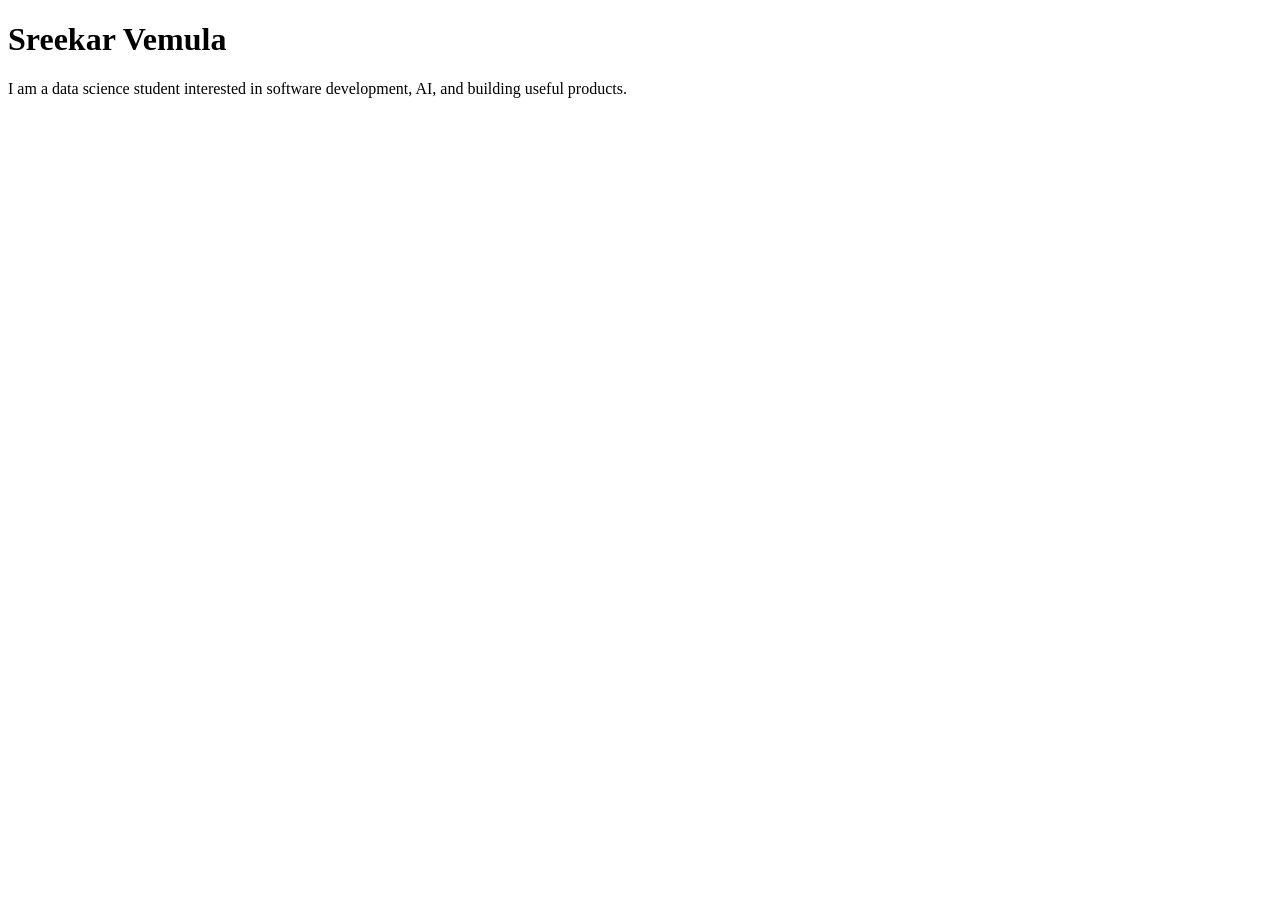
==== index.html @ 40b4da10 "base website" ====
<!DOCTYPE html>
<html lang="en">
<head>
    <meta charset="UTF-8">
    <meta name="viewport" content="width=device-width, initial-scale=1.0">
    <title>Sreekar Vemula: Personal site and portfolio</title>
</head>
<body>
    <h1>Sreekar Vemula</h1>
    <p>I am a data science student interested in software development, AI, and building useful products.</p>
</body>
</html>
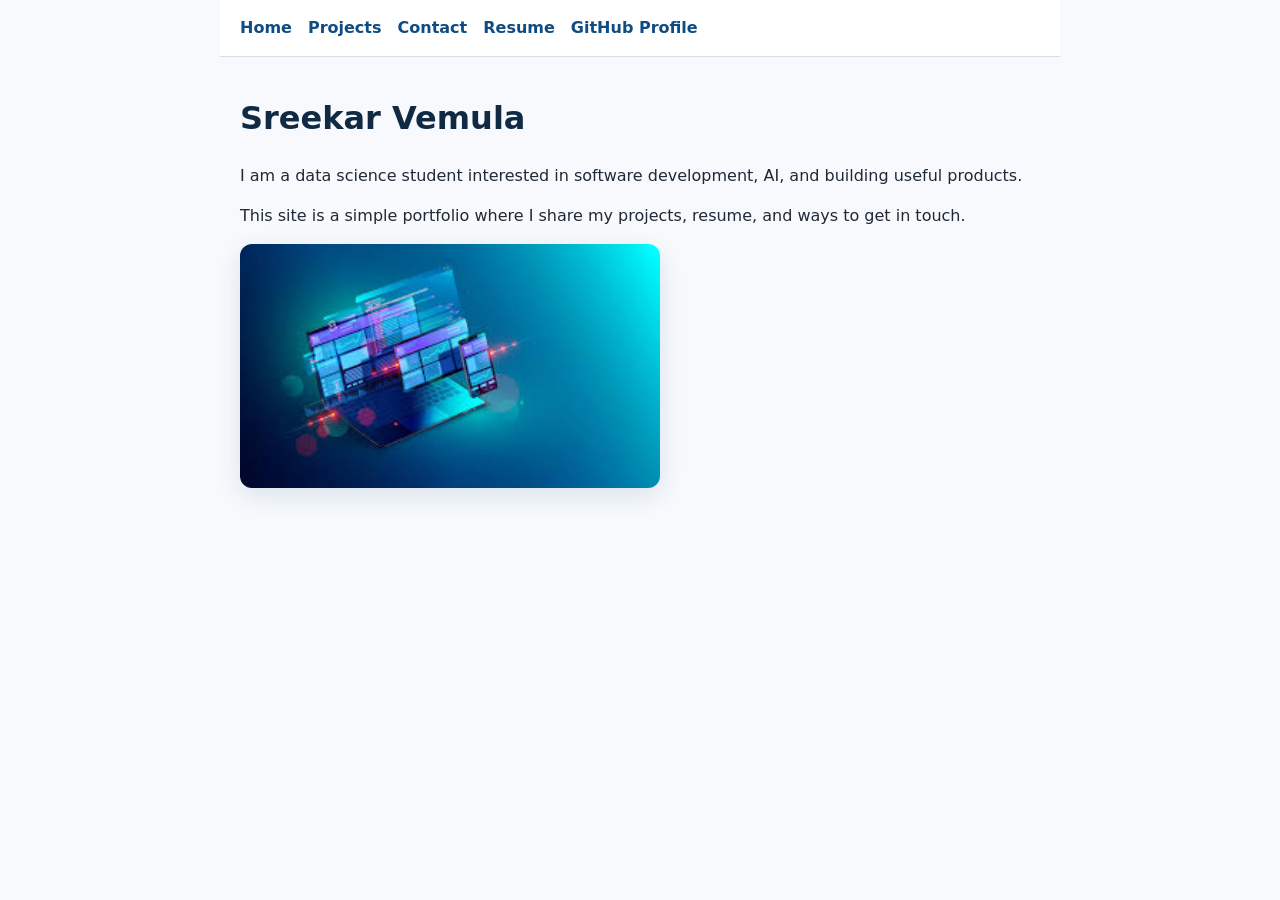
==== commit 6db1d457: "Build portfolio site pages and resume" ====
--- a/index.html
+++ b/index.html
@@ -4,9 +4,33 @@
     <meta charset="UTF-8">
     <meta name="viewport" content="width=device-width, initial-scale=1.0">
     <title>Sreekar Vemula: Personal site and portfolio</title>
+    <link rel="stylesheet" href="style.css">
 </head>
 <body>
-    <h1>Sreekar Vemula</h1>
-    <p>I am a data science student interested in software development, AI, and building useful products.</p>
+    <nav aria-label="Main navigation">
+        <a href="./">Home</a>
+        <a href="projects/">Projects</a>
+        <a href="contact/">Contact</a>
+        <a href="resume/">Resume</a>
+        <a href="https://github.com/Sreevemula" target="_blank" rel="noreferrer">GitHub Profile</a>
+    </nav>
+
+    <main>
+        <h1>Sreekar Vemula</h1>
+        <p>
+            I am a data science student interested in software development, AI,
+            and building useful products.
+        </p>
+        <p>
+            This site is a simple portfolio where I share my projects, resume,
+            and ways to get in touch.
+        </p>
+
+        <img
+            src="images/profile.jpeg"
+            alt="Illustration of a laptop, tablet, and phone with glowing software screens"
+            width="420"
+        >
+    </main>
 </body>
-</html>+</html>
--- a/style.css
+++ b/style.css
@@ -0,0 +1,100 @@
+body {
+    /* Use a comfortable line height and the system UI font. */
+    font: 100%/1.5 system-ui;
+    margin: 0;
+    background: #f7f9fc;
+    color: #1f2937;
+}
+
+main,
+nav {
+    max-width: 800px;
+    margin: 0 auto;
+    padding: 1rem 1.25rem;
+}
+
+nav {
+    display: flex;
+    flex-wrap: wrap;
+    gap: 0.75rem 1rem;
+    border-bottom: 1px solid #d7dfeb;
+    background: #ffffff;
+}
+
+nav a {
+    color: #0f4c81;
+    text-decoration: none;
+    font-weight: 600;
+}
+
+nav a:hover,
+nav a:focus-visible {
+    text-decoration: underline;
+}
+
+h1,
+h2 {
+    color: #102a43;
+}
+
+img {
+    display: block;
+    max-width: 100%;
+    height: auto;
+    border-radius: 12px;
+    margin-top: 1rem;
+    box-shadow: 0 8px 24px rgba(15, 76, 129, 0.12);
+}
+
+ul {
+    padding-left: 1.25rem;
+}
+
+form {
+    display: grid;
+    gap: 0.9rem;
+    max-width: 640px;
+}
+
+label {
+    display: grid;
+    gap: 0.35rem;
+    font-weight: 600;
+}
+
+input,
+textarea,
+button {
+    font: inherit;
+    padding: 0.65rem 0.75rem;
+    border: 1px solid #b8c4d6;
+    border-radius: 8px;
+    background: #ffffff;
+}
+
+textarea {
+    min-height: 140px;
+    resize: vertical;
+}
+
+button {
+    width: fit-content;
+    background: #0f4c81;
+    color: #ffffff;
+    border: none;
+    cursor: pointer;
+}
+
+button:hover,
+button:focus-visible {
+    background: #0b3b63;
+}
+
+section,
+article {
+    background: #ffffff;
+    border: 1px solid #d7dfeb;
+    border-radius: 12px;
+    padding: 1rem;
+    margin: 1rem 0;
+}
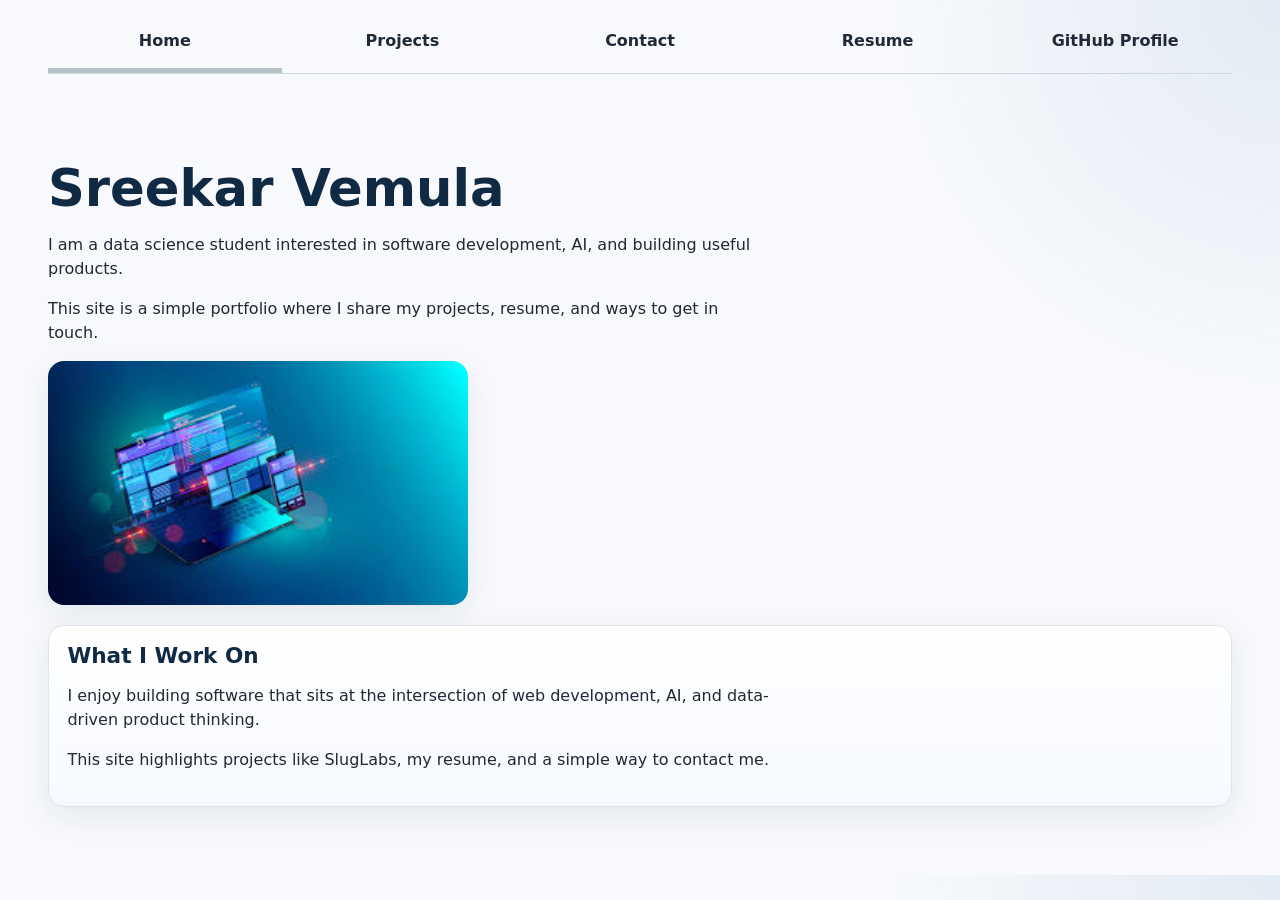
==== commit b9616880: "Polish site layout and styling" ====
--- a/index.html
+++ b/index.html
@@ -8,14 +8,14 @@
 </head>
 <body>
     <nav aria-label="Main navigation">
-        <a href="./">Home</a>
+        <a class="current" href="./">Home</a>
         <a href="projects/">Projects</a>
         <a href="contact/">Contact</a>
         <a href="resume/">Resume</a>
         <a href="https://github.com/Sreevemula" target="_blank" rel="noreferrer">GitHub Profile</a>
     </nav>
 
-    <main>
+    <main class="home-page">
         <h1>Sreekar Vemula</h1>
         <p>
             I am a data science student interested in software development, AI,
@@ -31,6 +31,18 @@
             alt="Illustration of a laptop, tablet, and phone with glowing software screens"
             width="420"
         >
+
+        <section class="intro-card">
+            <h2>What I Work On</h2>
+            <p>
+                I enjoy building software that sits at the intersection of web
+                development, AI, and data-driven product thinking.
+            </p>
+            <p>
+                This site highlights projects like SlugLabs, my resume, and a
+                simple way to contact me.
+            </p>
+        </section>
     </main>
 </body>
 </html>
--- a/style.css
+++ b/style.css
@@ -1,100 +1,264 @@
+:root {
+    --color-accent: oklch(62% 0.16 242);
+    --color-accent-soft: oklch(96% 0.03 242);
+    --color-text: #1f2937;
+    --color-heading: #102a43;
+    --color-line: #cfd8df;
+    --color-surface: #ffffff;
+    --shadow-soft: 0 10px 30px rgba(16, 42, 67, 0.08);
+}
+
+html {
+    accent-color: var(--color-accent);
+}
+
 body {
-    /* Use a comfortable line height and the system UI font. */
     font: 100%/1.5 system-ui;
-    margin: 0;
-    background: #f7f9fc;
-    color: #1f2937;
-}
-
-main,
-nav {
-    max-width: 800px;
+    max-width: 74rem;
     margin: 0 auto;
-    padding: 1rem 1.25rem;
+    padding: 1rem 1.25rem 3rem;
+    background:
+        radial-gradient(circle at top right, rgba(81, 129, 184, 0.12), transparent 24rem),
+        #f7f9fc;
+    color: var(--color-text);
+}
+
+main {
+    padding: 1.25rem 0 0;
 }
 
 nav {
     display: flex;
-    flex-wrap: wrap;
-    gap: 0.75rem 1rem;
-    border-bottom: 1px solid #d7dfeb;
-    background: #ffffff;
+    gap: 0.25rem;
+    margin-bottom: 2rem;
+    border-bottom: 1px solid var(--color-line);
 }
 
 nav a {
-    color: #0f4c81;
+    flex: 1;
+    color: inherit;
     text-decoration: none;
-    font-weight: 600;
+    text-align: center;
+    font-weight: 600;
+    padding: 0.8rem 0.65rem 0.95rem;
+    border-bottom: 0.35rem solid transparent;
+    transition: border-color 160ms ease, background-color 160ms ease, color 160ms ease;
 }
 
 nav a:hover,
 nav a:focus-visible {
-    text-decoration: underline;
+    border-bottom-color: var(--color-accent);
+    background: var(--color-accent-soft);
+}
+
+nav a.current {
+    border-bottom-color: #b7c2c8;
+    padding-bottom: 0.6rem;
 }
 
 h1,
+h2,
+h3,
+h4,
+h5,
+h6 {
+    color: var(--color-heading);
+    line-height: 1.1;
+    text-wrap: balance;
+}
+
+h1 {
+    font-size: clamp(2.4rem, 4vw, 4rem);
+    margin-bottom: 0.5rem;
+}
+
 h2 {
-    color: #102a43;
+    font-size: 1.35rem;
+    margin: 0;
+}
+
+h3 {
+    margin-bottom: 0.35rem;
+}
+
+p,
+li {
+    max-width: 70ch;
 }
 
 img {
     display: block;
-    max-width: 100%;
+    max-width: min(100%, 28rem);
     height: auto;
-    border-radius: 12px;
+    border-radius: 1rem;
     margin-top: 1rem;
-    box-shadow: 0 8px 24px rgba(15, 76, 129, 0.12);
+    box-shadow: var(--shadow-soft);
 }
 
 ul {
     padding-left: 1.25rem;
 }
 
-form {
+section,
+article {
+    background: var(--color-surface);
+    border: 1px solid #dde5ec;
+    border-radius: 1rem;
+    box-shadow: var(--shadow-soft);
+}
+
+section {
+    margin: 1.25rem 0;
+    padding: 1.15rem;
+}
+
+article {
+    margin-top: 1rem;
+    padding: 1rem;
+}
+
+.intro-card {
+    background: linear-gradient(180deg, #ffffff, #f6f9ff);
+}
+
+.projects-grid {
     display: grid;
-    gap: 0.9rem;
-    max-width: 640px;
-}
-
-label {
+    grid-template-columns: repeat(auto-fit, minmax(16rem, 1fr));
+    gap: 1.15rem;
+    align-items: start;
+}
+
+.projects-grid > article {
     display: grid;
-    gap: 0.35rem;
-    font-weight: 600;
+    grid-template-rows: subgrid;
+    grid-row: span 4;
+    margin-top: 0;
+}
+
+.project-card p,
+.project-card ul {
+    margin-top: 0.75rem;
+}
+
+.project-meta {
+    color: #52606d;
+    font-weight: 600;
+}
+
+.contact-form {
+    display: grid;
+    grid-template-columns: auto 1fr;
+    gap: 1rem 1.1rem;
+    max-width: 48rem;
+    align-items: start;
+    background: var(--color-surface);
+    border: 1px solid #dde5ec;
+    border-radius: 1rem;
+    box-shadow: var(--shadow-soft);
+    padding: 1.2rem;
+}
+
+.form-row {
+    display: contents;
+}
+
+.contact-form label {
+    font-weight: 700;
+    padding-top: 0.8rem;
 }
 
 input,
 textarea,
 button {
     font: inherit;
-    padding: 0.65rem 0.75rem;
+    box-sizing: border-box;
+    width: 100%;
+    padding: 0.75rem 0.85rem;
     border: 1px solid #b8c4d6;
-    border-radius: 8px;
+    border-radius: 0.7rem;
     background: #ffffff;
 }
 
 textarea {
-    min-height: 140px;
+    min-height: 9rem;
     resize: vertical;
 }
 
 button {
-    width: fit-content;
-    background: #0f4c81;
+    grid-column: 2;
+    width: 100%;
+    background: var(--color-accent);
     color: #ffffff;
     border: none;
+    font-weight: 700;
     cursor: pointer;
 }
 
 button:hover,
 button:focus-visible {
-    background: #0b3b63;
-}
-
-section,
-article {
-    background: #ffffff;
-    border: 1px solid #d7dfeb;
-    border-radius: 12px;
-    padding: 1rem;
-    margin: 1rem 0;
-}
+    filter: brightness(0.94);
+}
+
+.resume-links {
+    font-weight: 600;
+    margin-bottom: 1.25rem;
+}
+
+.resume-links a {
+    color: var(--color-accent);
+}
+
+.resume-section > header {
+    margin-bottom: 0.5rem;
+}
+
+.resume-section h2 {
+    text-transform: uppercase;
+    letter-spacing: 0.06em;
+    font-size: 1rem;
+}
+
+.resume-page article > p:first-of-type {
+    color: #52606d;
+    font-weight: 600;
+}
+
+@media (max-width: 700px) {
+    body {
+        padding-inline: 0.9rem;
+    }
+
+    nav {
+        flex-wrap: wrap;
+    }
+
+    nav a {
+        min-width: 8rem;
+        flex: 1 1 8rem;
+    }
+
+    .contact-form {
+        grid-template-columns: 1fr;
+    }
+
+    .form-row {
+        display: block;
+    }
+
+    .contact-form label {
+        display: block;
+        padding-top: 0;
+        margin-bottom: 0.35rem;
+    }
+
+    .contact-form input,
+    .contact-form textarea,
+    .contact-form button {
+        width: 100%;
+        margin-bottom: 0.8rem;
+    }
+
+    button {
+        grid-column: auto;
+    }
+}
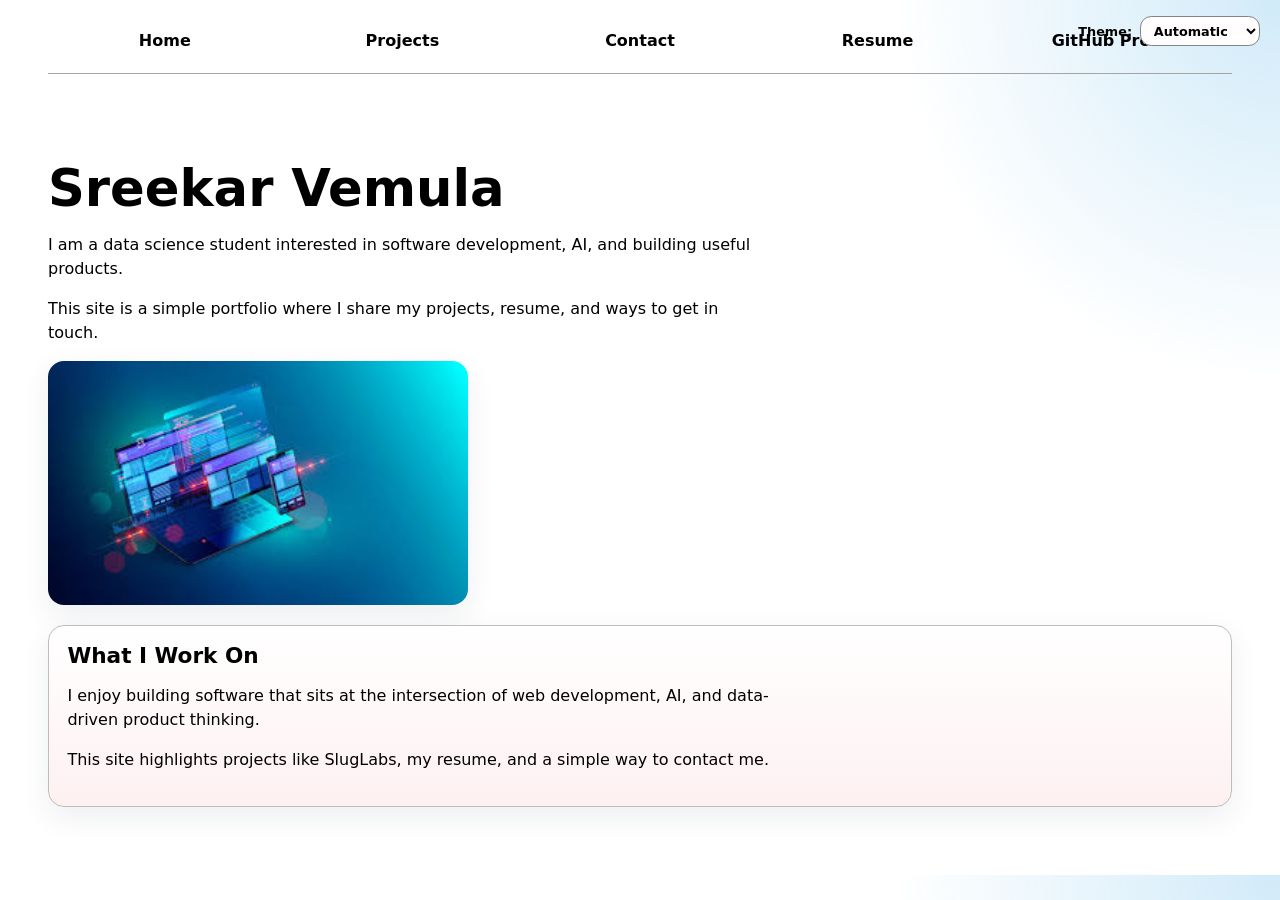
==== commit 3049b062: "Add shared site JavaScript and theme switcher" ====
--- a/index.html
+++ b/index.html
@@ -5,16 +5,9 @@
     <meta name="viewport" content="width=device-width, initial-scale=1.0">
     <title>Sreekar Vemula: Personal site and portfolio</title>
     <link rel="stylesheet" href="style.css">
+    <script type="module" src="global.js"></script>
 </head>
 <body>
-    <nav aria-label="Main navigation">
-        <a class="current" href="./">Home</a>
-        <a href="projects/">Projects</a>
-        <a href="contact/">Contact</a>
-        <a href="resume/">Resume</a>
-        <a href="https://github.com/Sreevemula" target="_blank" rel="noreferrer">GitHub Profile</a>
-    </nav>
-
     <main class="home-page">
         <h1>Sreekar Vemula</h1>
         <p>
--- a/style.css
+++ b/style.css
@@ -1,11 +1,12 @@
 :root {
     --color-accent: oklch(62% 0.16 242);
-    --color-accent-soft: oklch(96% 0.03 242);
-    --color-text: #1f2937;
-    --color-heading: #102a43;
-    --color-line: #cfd8df;
-    --color-surface: #ffffff;
+    --color-accent-soft: color-mix(in oklch, var(--color-accent), canvas 88%);
+    --color-text: canvastext;
+    --color-heading: color-mix(in oklch, canvastext 92%, var(--color-accent) 8%);
+    --color-line: color-mix(in oklch, canvastext 28%, canvas 72%);
+    --color-surface: color-mix(in oklch, canvas 94%, var(--color-accent) 6%);
     --shadow-soft: 0 10px 30px rgba(16, 42, 67, 0.08);
+    color-scheme: light dark;
 }
 
 html {
@@ -18,8 +19,8 @@
     margin: 0 auto;
     padding: 1rem 1.25rem 3rem;
     background:
-        radial-gradient(circle at top right, rgba(81, 129, 184, 0.12), transparent 24rem),
-        #f7f9fc;
+        radial-gradient(circle at top right, color-mix(in oklch, var(--color-accent) 18%, transparent), transparent 24rem),
+        canvas;
     color: var(--color-text);
 }
 
@@ -32,6 +33,7 @@
     gap: 0.25rem;
     margin-bottom: 2rem;
     border-bottom: 1px solid var(--color-line);
+    --border-color: color-mix(in oklch, var(--color-accent) 18%, canvastext 22%);
 }
 
 nav a {
@@ -52,7 +54,7 @@
 }
 
 nav a.current {
-    border-bottom-color: #b7c2c8;
+    border-bottom-color: var(--border-color);
     padding-bottom: 0.6rem;
 }
 
@@ -102,7 +104,7 @@
 section,
 article {
     background: var(--color-surface);
-    border: 1px solid #dde5ec;
+    border: 1px solid color-mix(in oklch, var(--color-line) 72%, canvas 28%);
     border-radius: 1rem;
     box-shadow: var(--shadow-soft);
 }
@@ -118,7 +120,7 @@
 }
 
 .intro-card {
-    background: linear-gradient(180deg, #ffffff, #f6f9ff);
+    background: linear-gradient(180deg, color-mix(in oklch, canvas 92%, white 8%), color-mix(in oklch, var(--color-accent-soft) 72%, canvas 28%));
 }
 
 .projects-grid {
@@ -152,7 +154,7 @@
     max-width: 48rem;
     align-items: start;
     background: var(--color-surface);
-    border: 1px solid #dde5ec;
+    border: 1px solid color-mix(in oklch, var(--color-line) 72%, canvas 28%);
     border-radius: 1rem;
     box-shadow: var(--shadow-soft);
     padding: 1.2rem;
@@ -169,14 +171,16 @@
 
 input,
 textarea,
-button {
+button,
+select {
     font: inherit;
     box-sizing: border-box;
     width: 100%;
     padding: 0.75rem 0.85rem;
-    border: 1px solid #b8c4d6;
+    border: 1px solid color-mix(in oklch, var(--color-line) 85%, canvastext 15%);
     border-radius: 0.7rem;
-    background: #ffffff;
+    background: color-mix(in oklch, canvas 92%, var(--color-accent-soft) 8%);
+    color: inherit;
 }
 
 textarea {
@@ -219,8 +223,25 @@
 }
 
 .resume-page article > p:first-of-type {
-    color: #52606d;
-    font-weight: 600;
+    color: color-mix(in oklch, var(--color-text) 72%, canvas 28%);
+    font-weight: 600;
+}
+
+.color-scheme {
+    position: absolute;
+    top: 1rem;
+    right: 1.25rem;
+    display: flex;
+    align-items: center;
+    gap: 0.5rem;
+    font-size: 0.8rem;
+    font-weight: 600;
+}
+
+.color-scheme select {
+    width: auto;
+    min-width: 7.5rem;
+    padding: 0.35rem 0.55rem;
 }
 
 @media (max-width: 700px) {
@@ -261,4 +282,10 @@
     button {
         grid-column: auto;
     }
-}
+
+    .color-scheme {
+        position: static;
+        justify-content: flex-end;
+        margin-bottom: 0.8rem;
+    }
+}
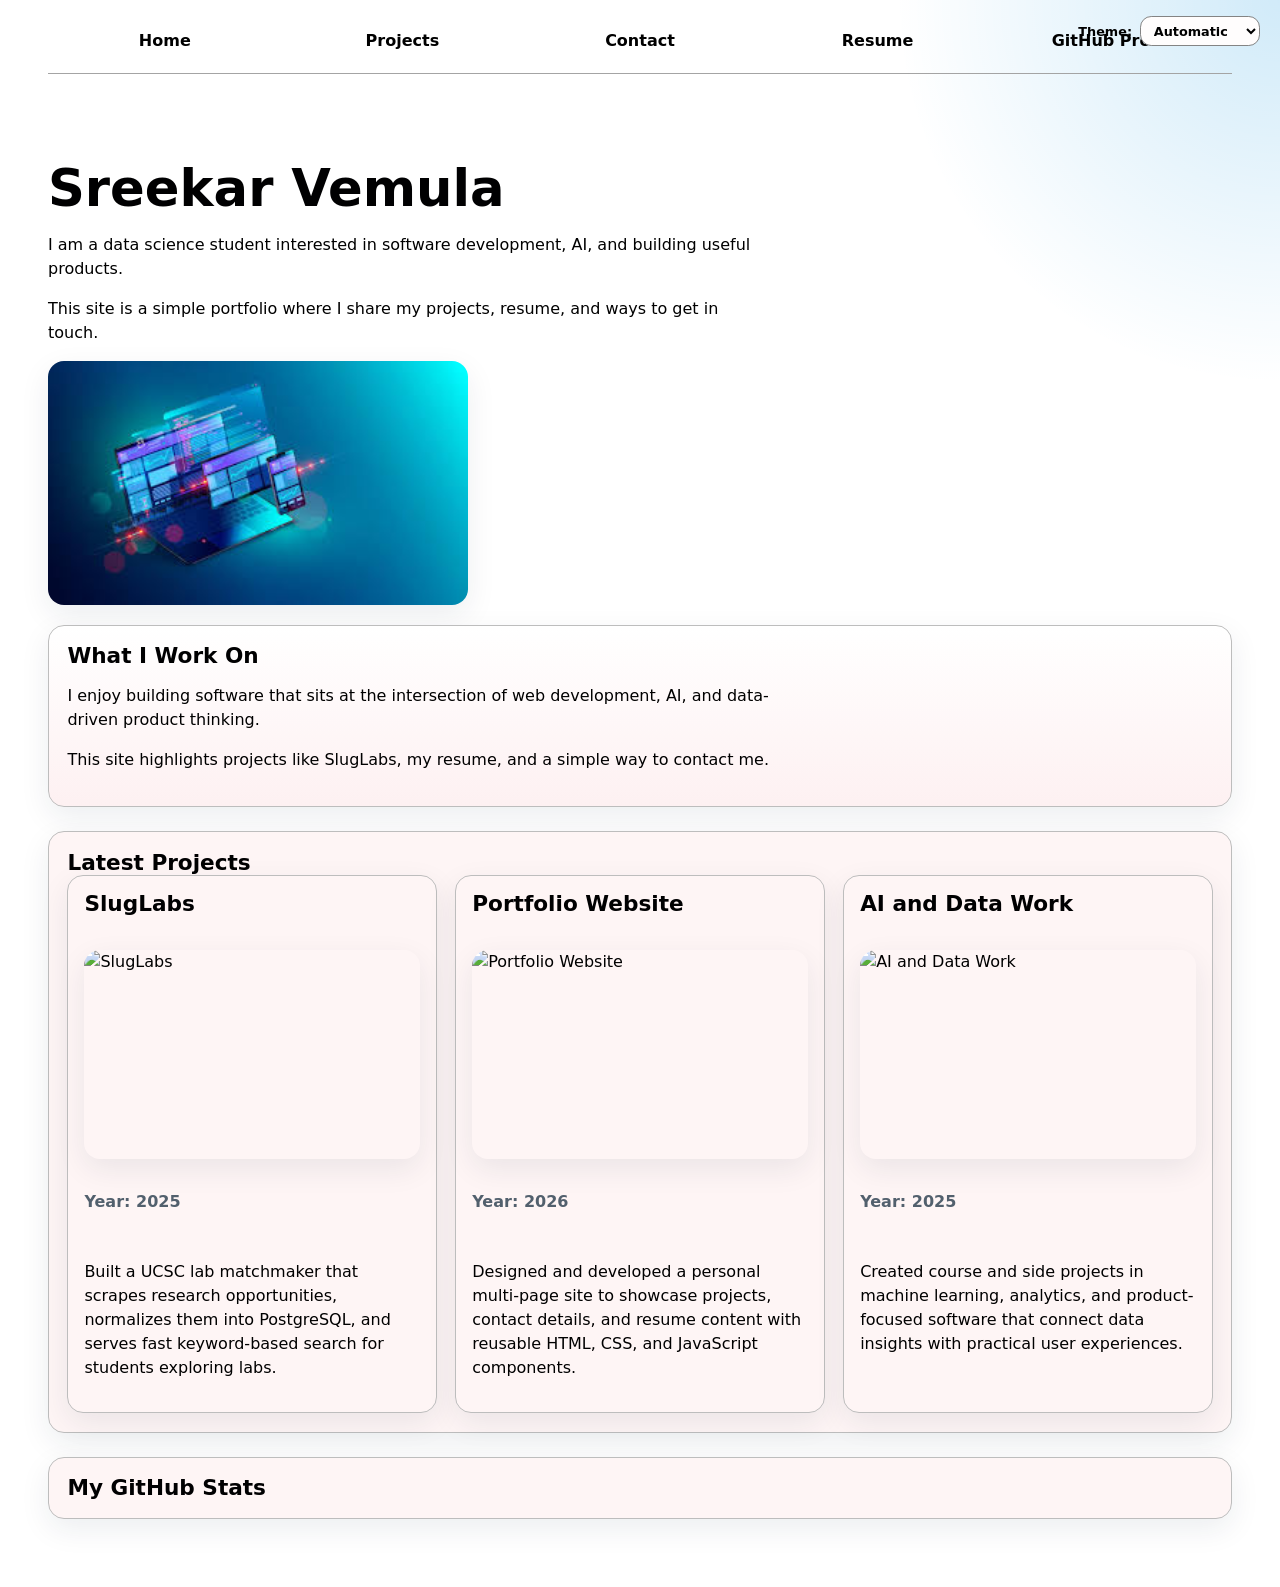
==== commit f31dd1c9: "Add JSON-driven projects and GitHub stats" ====
--- a/index.html
+++ b/index.html
@@ -6,6 +6,7 @@
     <title>Sreekar Vemula: Personal site and portfolio</title>
     <link rel="stylesheet" href="style.css">
     <script type="module" src="global.js"></script>
+    <script type="module" src="index.js"></script>
 </head>
 <body>
     <main class="home-page">
@@ -36,6 +37,16 @@
                 simple way to contact me.
             </p>
         </section>
+
+        <section class="home-projects">
+            <h2>Latest Projects</h2>
+            <div class="projects"></div>
+        </section>
+
+        <section class="github-stats-panel">
+            <h2>My GitHub Stats</h2>
+            <div id="profile-stats"></div>
+        </section>
     </main>
 </body>
 </html>
--- a/style.css
+++ b/style.css
@@ -130,6 +130,13 @@
     align-items: start;
 }
 
+.projects {
+    display: grid;
+    grid-template-columns: repeat(auto-fit, minmax(16rem, 1fr));
+    gap: 1.15rem;
+    align-items: start;
+}
+
 .projects-grid > article {
     display: grid;
     grid-template-rows: subgrid;
@@ -137,14 +144,54 @@
     margin-top: 0;
 }
 
+.projects > article {
+    display: grid;
+    grid-template-rows: subgrid;
+    grid-row: span 4;
+    margin-top: 0;
+}
+
 .project-card p,
 .project-card ul {
     margin-top: 0.75rem;
 }
 
+.project-card img {
+    width: 100%;
+    max-width: none;
+    aspect-ratio: 16 / 10;
+    object-fit: cover;
+}
+
 .project-meta {
     color: #52606d;
     font-weight: 600;
+}
+
+.home-projects,
+.github-stats-panel {
+    margin-top: 1.5rem;
+}
+
+.github-stats {
+    display: grid;
+    grid-template-columns: repeat(auto-fit, minmax(9rem, 1fr));
+    gap: 1rem 1.5rem;
+    margin: 0;
+}
+
+.github-stats dt {
+    margin: 0;
+    text-transform: uppercase;
+    letter-spacing: 0.08em;
+    font-size: 0.8rem;
+    color: color-mix(in oklch, var(--color-text) 65%, canvas 35%);
+}
+
+.github-stats dd {
+    margin: 0.2rem 0 0;
+    font-size: clamp(1.8rem, 4vw, 3rem);
+    font-weight: 700;
 }
 
 .contact-form {
